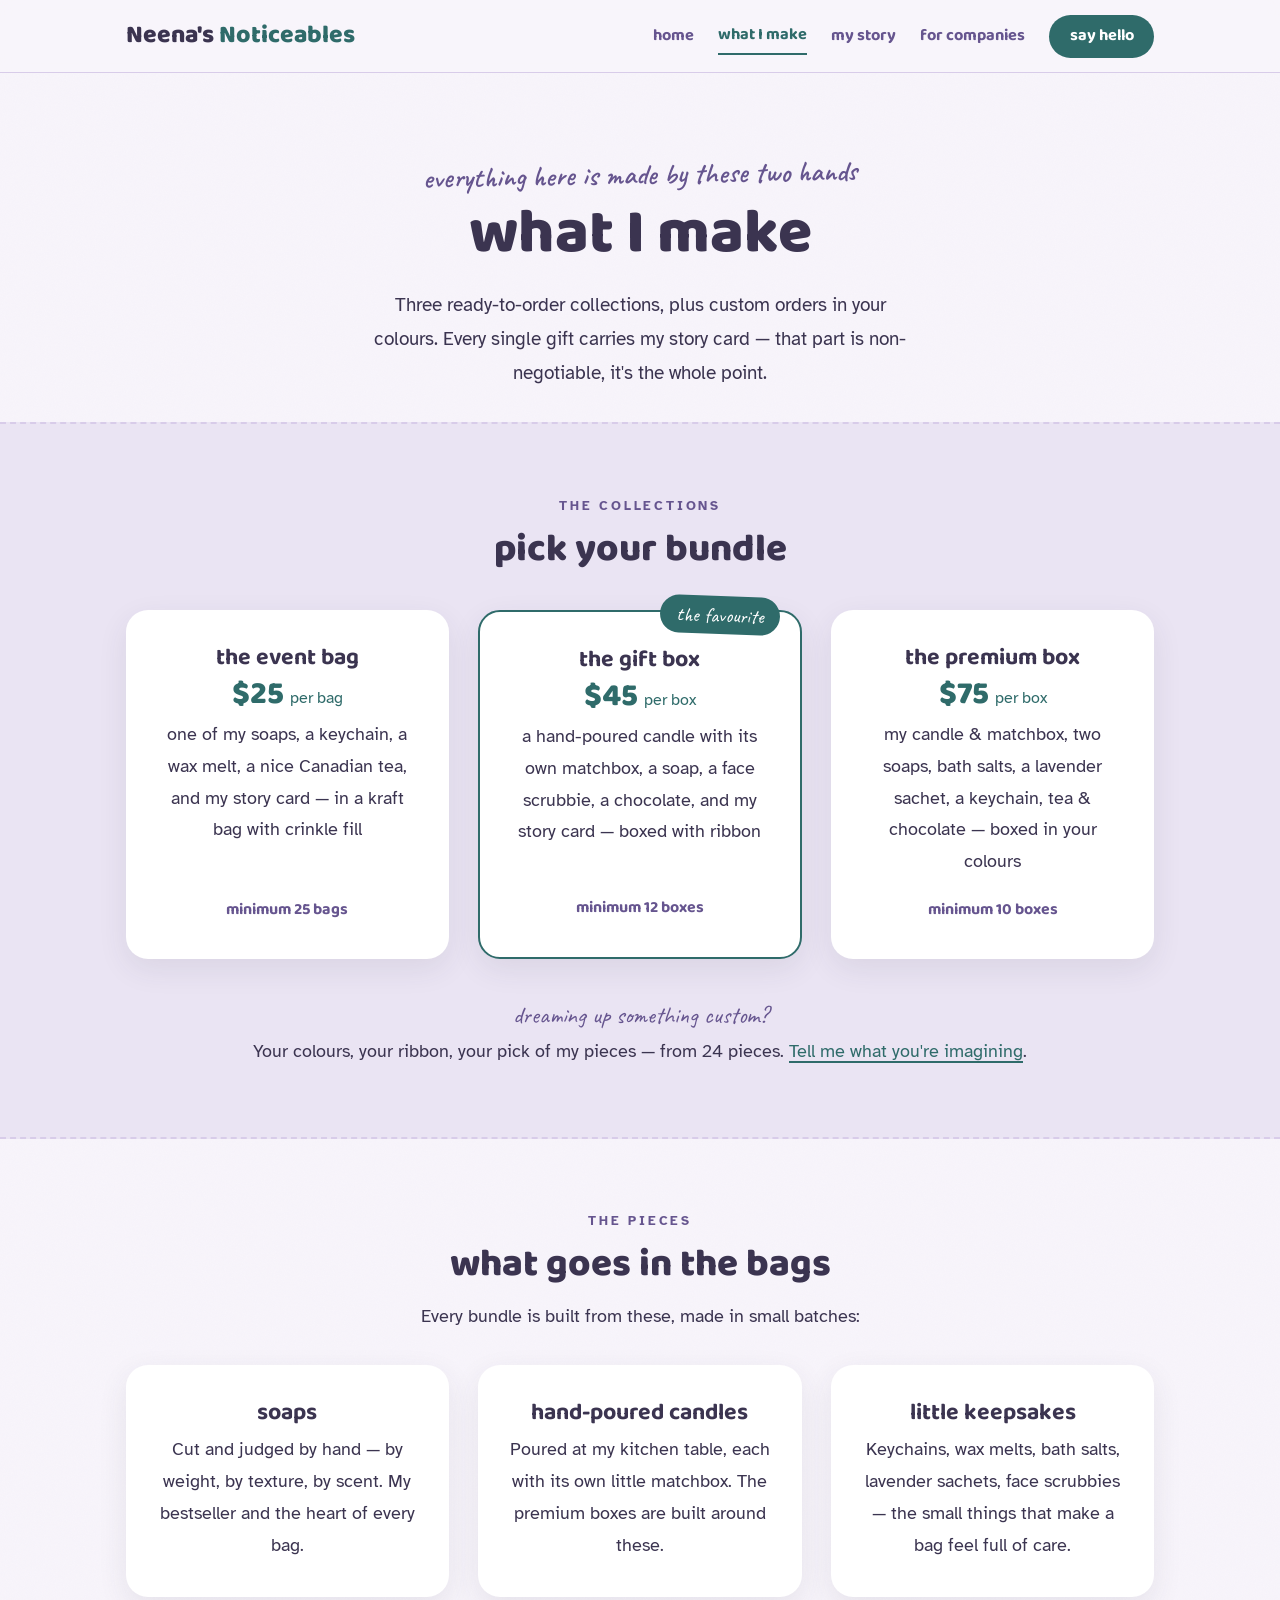
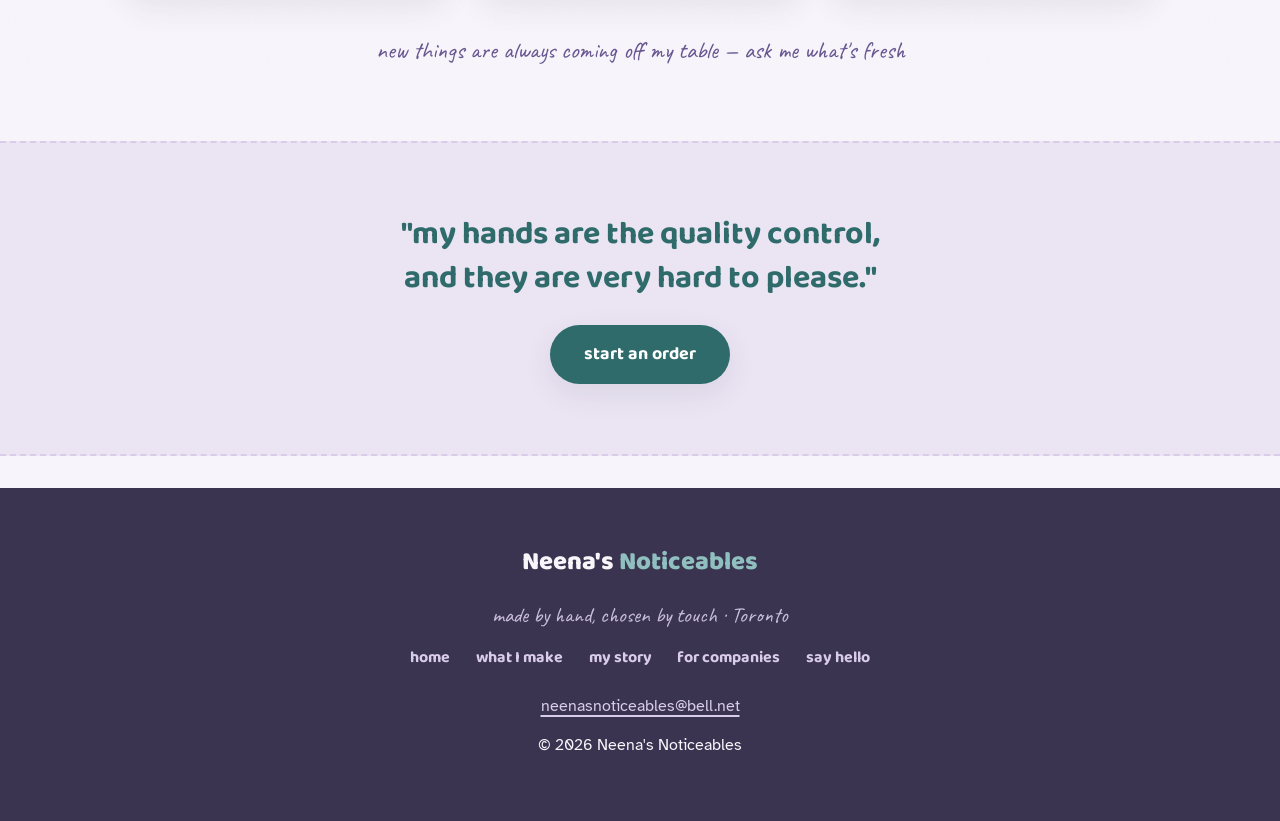
==== collections.html @ 9441d984 "Full site build: 5 pages, shared design system, modern-handcrafted redesign" ====
<!DOCTYPE html>
<html lang="en">
<head>
<meta charset="UTF-8">
<meta name="viewport" content="width=device-width, initial-scale=1.0">
<title>What I make — Neena's Noticeables</title>
<meta name="description" content="Gift bags, gift boxes and custom collections handmade by Neena in Toronto: soaps, candles, wax melts, keychains and more.">
<link rel="preconnect" href="https://fonts.googleapis.com">
<link rel="preconnect" href="https://fonts.gstatic.com" crossorigin>
<link href="https://fonts.googleapis.com/css2?family=Baloo+2:wght@500;600;700;800&family=Caveat:wght@600;700&family=Atkinson+Hyperlegible:ital,wght@0,400;0,700;1,400&display=swap" rel="stylesheet">
<link rel="stylesheet" href="styles.css">
</head>
<body>
<a class="skip-link" href="#main">Skip to main content</a>
<header class="site">
  <div class="bar">
    <a class="logo" href="/">Neena's <span>Noticeables</span></a>
    <nav class="main" aria-label="Main navigation">
      <a href="/">home</a>
      <a href="/collections.html" aria-current="page">what I make</a>
      <a href="/story.html">my story</a>
      <a href="/companies.html">for companies</a>
      <a class="cta" href="/contact.html">say hello</a>
    </nav>
  </div>
</header>
<main id="main">

<section class="hero" style="padding-bottom:2rem;">
  <div class="wrap center">
    <p class="hello hand" style="font-size:1.8rem;color:var(--plum);">everything here is made by these two hands</p>
    <h1>what I make</h1>
    <p class="lede narrow" style="margin:1.2rem auto 0;">Three ready-to-order collections, plus custom orders in your colours. Every single gift carries my story card — that part is non-negotiable, it's the whole point.</p>
  </div>
</section>

<section class="band">
  <div class="wrap center">
    <span class="eyebrow">the collections</span>
    <h2>pick your bundle</h2>
    <div class="cards">
      <article class="card">
        <h3>the event bag</h3>
        <p class="price">$25 <small style="font-size:1rem;font-family:'Atkinson Hyperlegible',sans-serif;font-weight:400;">per bag</small></p>
        <p>one of my soaps, a keychain, a wax melt, a nice Canadian tea, and my story card — in a kraft bag with crinkle fill</p>
        <p class="min">minimum 25 bags</p>
      </article>
      <article class="card featured">
        <h3>the gift box</h3>
        <p class="price">$45 <small style="font-size:1rem;font-family:'Atkinson Hyperlegible',sans-serif;font-weight:400;">per box</small></p>
        <p>a hand-poured candle with its own matchbox, a soap, a face scrubbie, a chocolate, and my story card — boxed with ribbon</p>
        <p class="min">minimum 12 boxes</p>
      </article>
      <article class="card">
        <h3>the premium box</h3>
        <p class="price">$75 <small style="font-size:1rem;font-family:'Atkinson Hyperlegible',sans-serif;font-weight:400;">per box</small></p>
        <p>my candle &amp; matchbox, two soaps, bath salts, a lavender sachet, a keychain, tea &amp; chocolate — boxed in your colours</p>
        <p class="min">minimum 10 boxes</p>
      </article>
    </div>
    <p style="margin-top:2.2rem;font-size:1.1rem;"><span class="hand" style="font-size:1.5rem;color:var(--plum);">dreaming up something custom?</span><br>Your colours, your ribbon, your pick of my pieces — from 24 pieces. <a href="/contact.html">Tell me what you're imagining</a>.</p>
  </div>
</section>

<section>
  <div class="wrap center">
    <span class="eyebrow">the pieces</span>
    <h2>what goes in the bags</h2>
    <p class="narrow">Every bundle is built from these, made in small batches:</p>
    <div class="cards" style="margin-top:2rem;">
      <div class="card"><h3>soaps</h3><p>Cut and judged by hand — by weight, by texture, by scent. My bestseller and the heart of every bag.</p></div>
      <div class="card"><h3>hand-poured candles</h3><p>Poured at my kitchen table, each with its own little matchbox. The premium boxes are built around these.</p></div>
      <div class="card"><h3>little keepsakes</h3><p>Keychains, wax melts, bath salts, lavender sachets, face scrubbies — the small things that make a bag feel full of care.</p></div>
    </div>
    <p style="margin-top:2rem;" class="hand center"><span style="font-size:1.5rem;color:var(--plum);">new things are always coming off my table — ask me what's fresh</span></p>
  </div>
</section>

<section class="band">
  <div class="wrap center">
    <p class="bigquote">"my hands are the quality control,<br>and they are very hard to please."</p>
    <p style="margin-top:1.6rem;"><a class="btn" href="/contact.html">start an order</a></p>
  </div>
</section>

</main>
<footer class="site-footer">
  <div class="wrap">
    <p style="font-family:'Baloo 2',cursive;font-weight:800;font-size:1.6rem;">Neena's <span style="color:#8FBFBE;">Noticeables</span></p>
    <p class="hand" style="font-size:1.35rem;color:#C9BEDD;">made by hand, chosen by touch · Toronto</p>
    <nav aria-label="Footer"><a href="/">home</a><a href="/collections.html">what I make</a><a href="/story.html">my story</a><a href="/companies.html">for companies</a><a href="/contact.html">say hello</a></nav>
    <p><a href="mailto:neenasnoticeables@bell.net">neenasnoticeables@bell.net</a></p>
    <p>&copy; 2026 Neena's Noticeables</p>
  </div>
</footer>
</body>
</html>
---- styles.css ----
:root{--paper:#F8F5FB;--lavender:#EAE4F3;--lavender-deep:#D8CCE9;--ink:#3B3450;--teal:#2F6B6A;--teal-dark:#245453;--plum:#66558F;--white:#FFFFFF;--shadow:0 10px 30px rgba(59,52,80,0.09);}
*{margin:0;padding:0;box-sizing:border-box;}
html{scroll-behavior:smooth;}
body{background-color:var(--paper);background-image:url("data:image/svg+xml,%3Csvg xmlns='http://www.w3.org/2000/svg' width='240' height='240'%3E%3Cfilter id='n'%3E%3CfeTurbulence type='fractalNoise' baseFrequency='0.9' numOctaves='2'/%3E%3CfeColorMatrix values='0 0 0 0 0.42 0 0 0 0 0.37 0 0 0 0 0.56 0 0 0 0.03 0'/%3E%3C/filter%3E%3Crect width='240' height='240' filter='url(%23n)'/%3E%3C/svg%3E");color:var(--ink);font-family:'Atkinson Hyperlegible',Arial,sans-serif;font-size:1.14rem;line-height:1.75;overflow-x:hidden;}
h1,h2,h3{font-family:'Baloo 2',cursive;line-height:1.12;font-weight:800;color:var(--ink);}
h1{font-size:clamp(2.5rem,5.5vw,3.9rem);}
h2{font-size:clamp(1.8rem,3.6vw,2.4rem);margin-bottom:0.9rem;}
h3{font-size:1.45rem;font-weight:700;}
.hand{font-family:'Caveat',cursive;}
a{color:var(--teal);text-decoration-thickness:1.5px;text-underline-offset:4px;}
a:focus,button:focus,input:focus,textarea:focus,select:focus{outline:3px solid var(--teal);outline-offset:3px;}
.skip-link{position:absolute;left:-9999px;top:0;background:var(--ink);color:var(--paper);padding:0.8rem 1.4rem;z-index:200;font-weight:700;text-decoration:none;}
.skip-link:focus{left:0.5rem;top:0.5rem;}
.wrap{max-width:1080px;margin:0 auto;padding:0 1.6rem;}
.center{text-align:center;}
.narrow{max-width:640px;margin-left:auto;margin-right:auto;}
.eyebrow{display:block;text-transform:uppercase;letter-spacing:0.22em;font-size:0.8rem;font-weight:700;color:var(--plum);margin-bottom:0.7rem;}

header.site{position:sticky;top:0;z-index:100;background:rgba(248,245,251,0.85);backdrop-filter:blur(10px);-webkit-backdrop-filter:blur(10px);border-bottom:1px solid var(--lavender-deep);}
header.site .bar{max-width:1080px;margin:0 auto;padding:0.9rem 1.6rem;display:flex;align-items:center;justify-content:space-between;gap:1rem;flex-wrap:wrap;}
.logo{font-family:'Baloo 2',cursive;font-size:1.55rem;font-weight:800;color:var(--ink);text-decoration:none;}
.logo span{color:var(--teal);}
nav.main{display:flex;gap:1.5rem;flex-wrap:wrap;align-items:center;}
nav.main a{font-family:'Baloo 2',cursive;font-size:1.02rem;font-weight:700;color:var(--plum);text-decoration:none;padding:0.2rem 0;}
nav.main a:hover{color:var(--teal);text-decoration:underline;text-decoration-style:wavy;text-decoration-thickness:1.5px;text-underline-offset:6px;}
nav.main a[aria-current="page"]{color:var(--teal);border-bottom:2.5px solid var(--teal);}
nav.main a.cta{background:var(--teal);color:#fff;padding:0.45rem 1.3rem;border-radius:100px;border-bottom:none;}
nav.main a.cta:hover{background:var(--teal-dark);text-decoration:none;}

.btn{display:inline-block;font-family:'Baloo 2',cursive;font-size:1.12rem;font-weight:700;background:var(--teal);color:#fff;text-decoration:none;border:none;cursor:pointer;padding:0.85rem 2.1rem;border-radius:100px;box-shadow:var(--shadow);transition:transform .15s,background .15s;}
.btn:hover{background:var(--teal-dark);transform:translateY(-2px);}
.btn.ghost{background:transparent;color:var(--plum);border:2.5px solid var(--plum);border-radius:255px 18px 225px 18px/18px 225px 18px 255px;box-shadow:none;transform:rotate(-0.6deg);}
.btn.ghost:hover{background:var(--plum);color:#fff;}

section{padding:4.4rem 0;}
.hero{padding:4.8rem 0 4rem;position:relative;}
.hero .grid2{display:grid;grid-template-columns:1.15fr 0.85fr;gap:3rem;align-items:center;}
.hero .hello{font-family:'Caveat',cursive;font-size:clamp(1.6rem,3vw,2.1rem);font-weight:600;color:var(--plum);display:inline-block;transform:rotate(-1deg);}
.hero h1 span{color:var(--teal);}
.hero p.lede{font-size:1.2rem;margin:1.2rem 0 2rem;max-width:540px;}
.blob{position:relative;}
.blob::before{content:"";position:absolute;inset:-8%;background:radial-gradient(closest-side,var(--lavender) 0%,transparent 100%);border-radius:48% 52% 55% 45%/50% 46% 54% 50%;z-index:0;}
.blob svg{position:relative;z-index:1;width:100%;height:auto;}
.squiggle{display:block;margin:0.4rem 0 0;color:var(--teal);}

.trustline{padding:1.2rem 0 3rem;}
.trustline p{font-family:'Caveat',cursive;font-size:1.45rem;color:var(--plum);text-align:center;}

.cards{display:grid;grid-template-columns:repeat(auto-fit,minmax(255px,1fr));gap:1.8rem;margin-top:2.4rem;}
.card{background:var(--white);border-radius:22px;padding:2.2rem 1.9rem;box-shadow:var(--shadow);display:flex;flex-direction:column;gap:0.5rem;transition:transform .18s;}
.card:hover{transform:translateY(-4px) rotate(-0.4deg);}
.card .price{font-family:'Baloo 2',cursive;font-size:2rem;font-weight:800;color:var(--teal);line-height:1;}
.card .min{font-family:'Baloo 2',cursive;font-size:1rem;font-weight:700;color:var(--plum);margin-top:auto;padding-top:0.6rem;}
.card.featured{border:2.5px solid var(--teal);position:relative;}
.card.featured::after{content:"the favourite";font-family:'Caveat',cursive;font-size:1.25rem;color:#fff;background:var(--teal);padding:0.1rem 1rem;border-radius:100px;position:absolute;top:-16px;right:20px;transform:rotate(2deg);}
.icon-doodle{color:var(--plum);margin-bottom:0.4rem;}

.band{background:var(--lavender);border-top:2.5px dashed var(--lavender-deep);border-bottom:2.5px dashed var(--lavender-deep);}
.bigquote{font-family:'Baloo 2',cursive;font-weight:700;font-size:clamp(1.5rem,3vw,2rem);color:var(--teal);line-height:1.35;max-width:680px;margin:0 auto 1rem;}

.letter-card{background:var(--white);max-width:680px;margin:2.4rem auto 0;padding:2.8rem 2.6rem 2.4rem;text-align:left;border-radius:6px 26px 6px 26px;box-shadow:var(--shadow);position:relative;}
.letter-card::before{content:"";position:absolute;top:-14px;left:50%;transform:translateX(-50%) rotate(-3deg);width:120px;height:30px;background:rgba(216,204,233,0.8);border-left:2px dashed rgba(255,255,255,0.7);border-right:2px dashed rgba(255,255,255,0.7);}
.letter-card p{margin-bottom:1.1rem;}
.signature{font-family:'Caveat',cursive;font-size:2.6rem;color:var(--teal);line-height:1;transform:rotate(-2deg);display:inline-block;}
.sigrole{font-family:'Caveat',cursive;font-size:1.35rem;color:var(--plum);}

.steps{max-width:620px;margin:2.2rem auto 0;text-align:left;}
.step{display:flex;gap:1.3rem;margin-bottom:1.7rem;align-items:baseline;}
.step .num{font-family:'Baloo 2',cursive;font-size:1.8rem;font-weight:800;color:var(--teal);min-width:2.1rem;text-align:center;line-height:1;}
.step p strong{font-family:'Baloo 2',cursive;font-size:1.22rem;font-weight:700;display:block;line-height:1.25;}

form.sheet{max-width:560px;margin:2.2rem auto 0;text-align:left;background:var(--white);padding:2.6rem 2.4rem;border-radius:22px;box-shadow:var(--shadow);}
.field{margin-bottom:1.4rem;}
label{display:block;font-family:'Baloo 2',cursive;font-size:1.08rem;font-weight:700;margin-bottom:0.3rem;}
input,textarea,select{width:100%;padding:0.8rem;font-size:1.08rem;font-family:'Atkinson Hyperlegible',Arial,sans-serif;border:2px solid var(--lavender-deep);border-radius:12px;background:var(--paper);color:var(--ink);}
input:focus,textarea:focus,select:focus{border-color:var(--teal);}
textarea{min-height:120px;}

.faq details{background:var(--white);border-radius:16px;box-shadow:var(--shadow);margin-bottom:1rem;padding:1.1rem 1.5rem;}
.faq summary{font-family:'Baloo 2',cursive;font-weight:700;font-size:1.15rem;cursor:pointer;color:var(--ink);}
.faq details[open] summary{color:var(--teal);margin-bottom:0.5rem;}

footer.site-footer{background:var(--ink);color:var(--paper);padding:3.2rem 0;font-size:1rem;text-align:center;margin-top:2rem;}
footer.site-footer a{color:var(--lavender-deep);}
footer.site-footer p{margin-bottom:0.7rem;}
footer.site-footer nav{display:flex;gap:1.6rem;justify-content:center;flex-wrap:wrap;margin-bottom:1.2rem;}
footer.site-footer nav a{font-family:'Baloo 2',cursive;font-weight:700;text-decoration:none;}
footer.site-footer nav a:hover{text-decoration:underline;}

@media (max-width:820px){.hero .grid2{grid-template-columns:1fr;gap:2rem;}.blob{max-width:420px;margin:0 auto;}}
@media (prefers-reduced-motion:reduce){*{transition:none!important;animation:none!important;}html{scroll-behavior:auto;}}
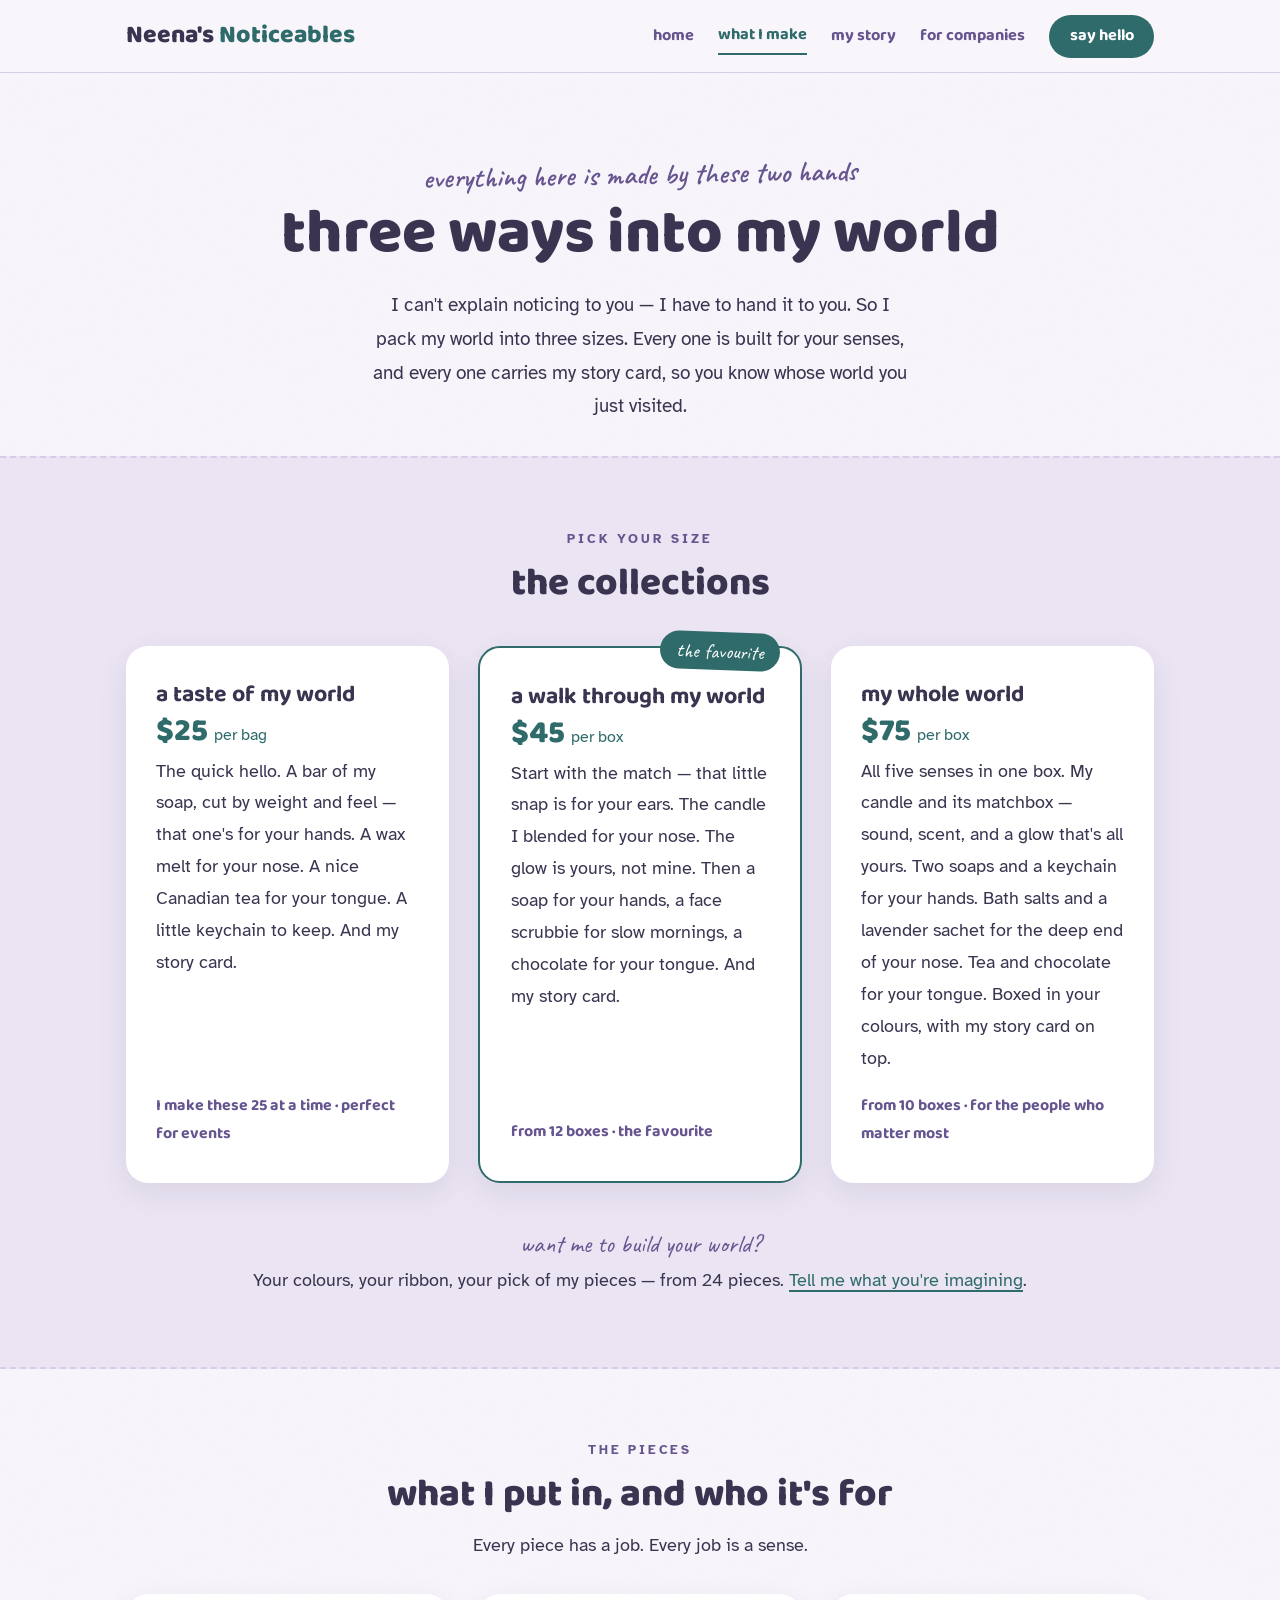
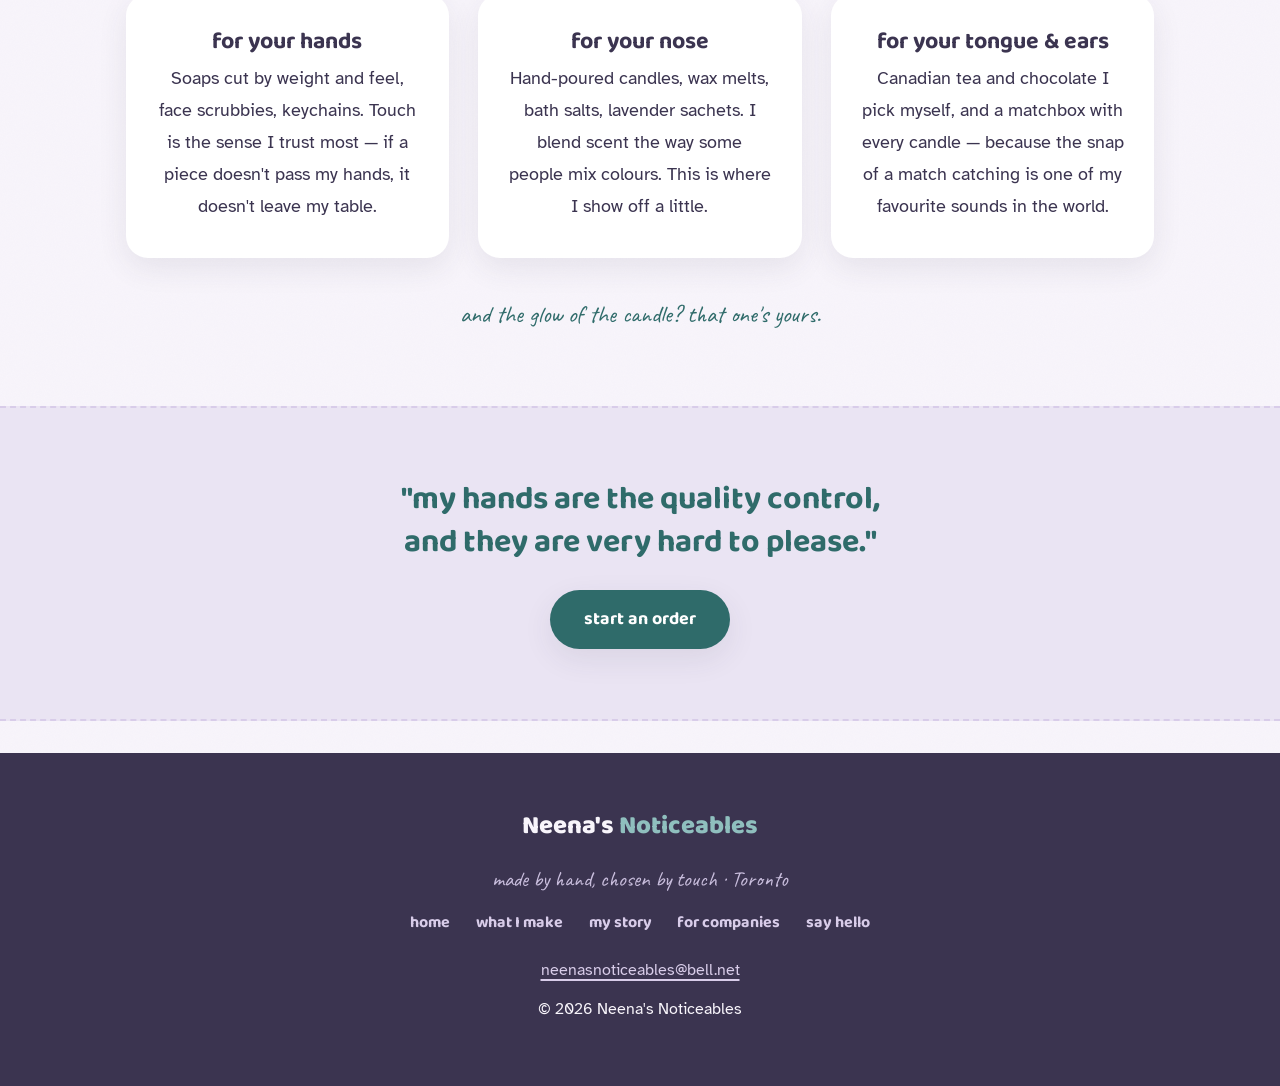
==== commit a27b1e34: "Full cohesion pass: packages renamed and rewritten around the senses, owner-operator voice throughou" ====
--- a/collections.html
+++ b/collections.html
@@ -4,7 +4,7 @@
 <meta charset="UTF-8">
 <meta name="viewport" content="width=device-width, initial-scale=1.0">
 <title>What I make — Neena's Noticeables</title>
-<meta name="description" content="Gift bags, gift boxes and custom collections handmade by Neena in Toronto: soaps, candles, wax melts, keychains and more.">
+<meta name="description" content="Three ways into Neena's world: handmade five-senses gift experiences from $25, made by a blind maker in Toronto.">
 <link rel="preconnect" href="https://fonts.googleapis.com">
 <link rel="preconnect" href="https://fonts.gstatic.com" crossorigin>
 <link href="https://fonts.googleapis.com/css2?family=Baloo+2:wght@500;600;700;800&family=Caveat:wght@600;700&family=Atkinson+Hyperlegible:ital,wght@0,400;0,700;1,400&display=swap" rel="stylesheet">
@@ -29,50 +29,49 @@
 <section class="hero" style="padding-bottom:2rem;">
   <div class="wrap center">
     <p class="hello hand" style="font-size:1.8rem;color:var(--plum);">everything here is made by these two hands</p>
-    <h1>what I make</h1>
-    <p class="lede narrow" style="margin:1.2rem auto 0;">Three ready-to-order collections, plus custom orders in your colours. Every single gift carries my story card — that part is non-negotiable, it's the whole point.</p>
+    <h1>three ways into my world</h1>
+    <p class="lede narrow" style="margin:1.2rem auto 0;">I can't explain noticing to you — I have to hand it to you. So I pack my world into three sizes. Every one is built for your senses, and every one carries my story card, so you know whose world you just visited.</p>
   </div>
 </section>
 
 <section class="band">
-  <div class="wrap center">
-    <span class="eyebrow">the collections</span>
-    <h2>pick your bundle</h2>
-    <div class="cards">
+  <div class="wrap">
+    <div class="center"><span class="eyebrow">pick your size</span><h2>the collections</h2></div>
+    <div class="cards" style="margin-top:2.6rem;">
       <article class="card">
-        <h3>the event bag</h3>
+        <h3>a taste of my world</h3>
         <p class="price">$25 <small style="font-size:1rem;font-family:'Atkinson Hyperlegible',sans-serif;font-weight:400;">per bag</small></p>
-        <p>one of my soaps, a keychain, a wax melt, a nice Canadian tea, and my story card — in a kraft bag with crinkle fill</p>
-        <p class="min">minimum 25 bags</p>
+        <p>The quick hello. A bar of my soap, cut by weight and feel — that one's for your hands. A wax melt for your nose. A nice Canadian tea for your tongue. A little keychain to keep. And my story card.</p>
+        <p class="min">I make these 25 at a time · perfect for events</p>
       </article>
       <article class="card featured">
-        <h3>the gift box</h3>
+        <h3>a walk through my world</h3>
         <p class="price">$45 <small style="font-size:1rem;font-family:'Atkinson Hyperlegible',sans-serif;font-weight:400;">per box</small></p>
-        <p>a hand-poured candle with its own matchbox, a soap, a face scrubbie, a chocolate, and my story card — boxed with ribbon</p>
-        <p class="min">minimum 12 boxes</p>
+        <p>Start with the match — that little snap is for your ears. The candle I blended for your nose. The glow is yours, not mine. Then a soap for your hands, a face scrubbie for slow mornings, a chocolate for your tongue. And my story card.</p>
+        <p class="min">from 12 boxes · the favourite</p>
       </article>
       <article class="card">
-        <h3>the premium box</h3>
+        <h3>my whole world</h3>
         <p class="price">$75 <small style="font-size:1rem;font-family:'Atkinson Hyperlegible',sans-serif;font-weight:400;">per box</small></p>
-        <p>my candle &amp; matchbox, two soaps, bath salts, a lavender sachet, a keychain, tea &amp; chocolate — boxed in your colours</p>
-        <p class="min">minimum 10 boxes</p>
+        <p>All five senses in one box. My candle and its matchbox — sound, scent, and a glow that's all yours. Two soaps and a keychain for your hands. Bath salts and a lavender sachet for the deep end of your nose. Tea and chocolate for your tongue. Boxed in your colours, with my story card on top.</p>
+        <p class="min">from 10 boxes · for the people who matter most</p>
       </article>
     </div>
-    <p style="margin-top:2.2rem;font-size:1.1rem;"><span class="hand" style="font-size:1.5rem;color:var(--plum);">dreaming up something custom?</span><br>Your colours, your ribbon, your pick of my pieces — from 24 pieces. <a href="/contact.html">Tell me what you're imagining</a>.</p>
+    <p class="center" style="margin-top:2.4rem;font-size:1.12rem;"><span class="hand" style="font-size:1.55rem;color:var(--plum);">want me to build your world?</span><br>Your colours, your ribbon, your pick of my pieces — from 24 pieces. <a href="/contact.html">Tell me what you're imagining</a>.</p>
   </div>
 </section>
 
 <section>
   <div class="wrap center">
     <span class="eyebrow">the pieces</span>
-    <h2>what goes in the bags</h2>
-    <p class="narrow">Every bundle is built from these, made in small batches:</p>
+    <h2>what I put in, and who it's for</h2>
+    <p class="narrow">Every piece has a job. Every job is a sense.</p>
     <div class="cards" style="margin-top:2rem;">
-      <div class="card"><h3>soaps</h3><p>Cut and judged by hand — by weight, by texture, by scent. My bestseller and the heart of every bag.</p></div>
-      <div class="card"><h3>hand-poured candles</h3><p>Poured at my kitchen table, each with its own little matchbox. The premium boxes are built around these.</p></div>
-      <div class="card"><h3>little keepsakes</h3><p>Keychains, wax melts, bath salts, lavender sachets, face scrubbies — the small things that make a bag feel full of care.</p></div>
+      <div class="card"><h3>for your hands</h3><p>Soaps cut by weight and feel, face scrubbies, keychains. Touch is the sense I trust most — if a piece doesn't pass my hands, it doesn't leave my table.</p></div>
+      <div class="card"><h3>for your nose</h3><p>Hand-poured candles, wax melts, bath salts, lavender sachets. I blend scent the way some people mix colours. This is where I show off a little.</p></div>
+      <div class="card"><h3>for your tongue &amp; ears</h3><p>Canadian tea and chocolate I pick myself, and a matchbox with every candle — because the snap of a match catching is one of my favourite sounds in the world.</p></div>
     </div>
-    <p style="margin-top:2rem;" class="hand center"><span style="font-size:1.5rem;color:var(--plum);">new things are always coming off my table — ask me what's fresh</span></p>
+    <p style="margin-top:2.2rem;" class="center"><span class="hand" style="font-size:1.5rem;color:var(--teal);">and the glow of the candle? that one's yours.</span></p>
   </div>
 </section>
 
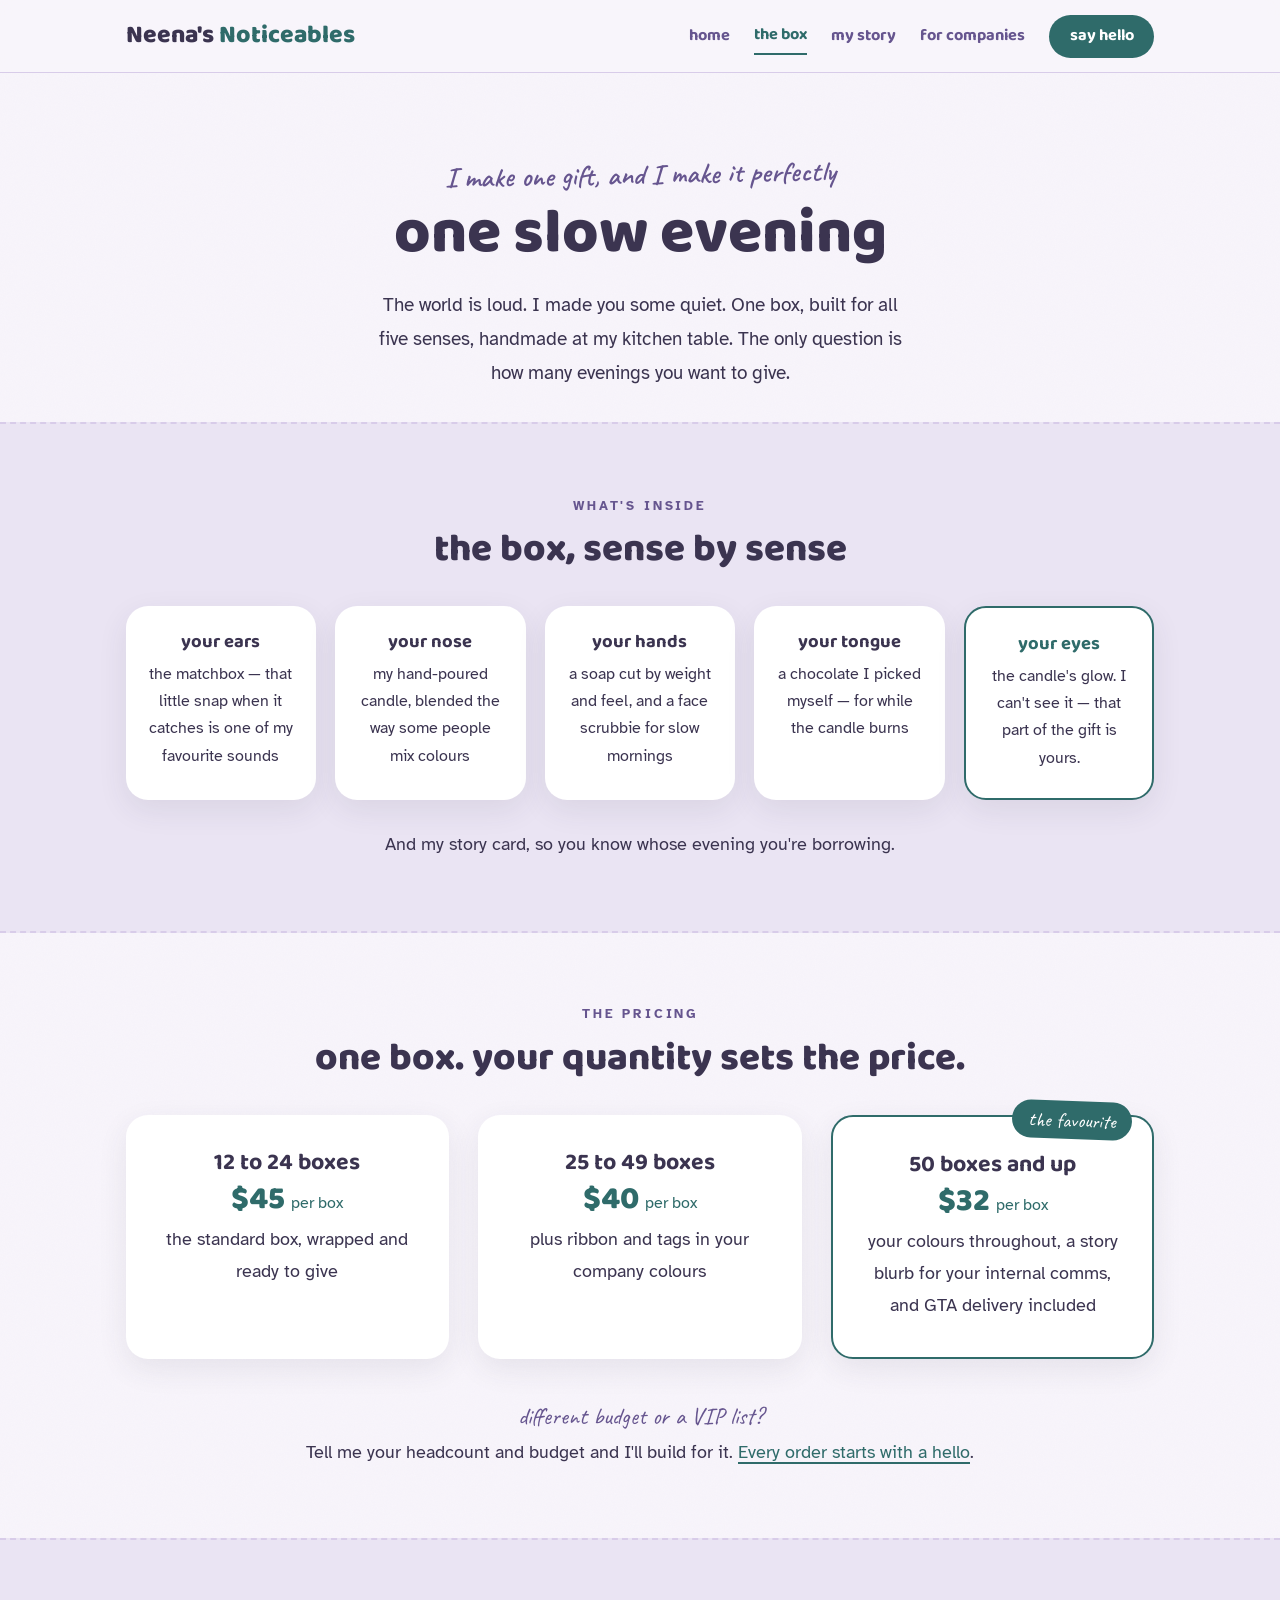
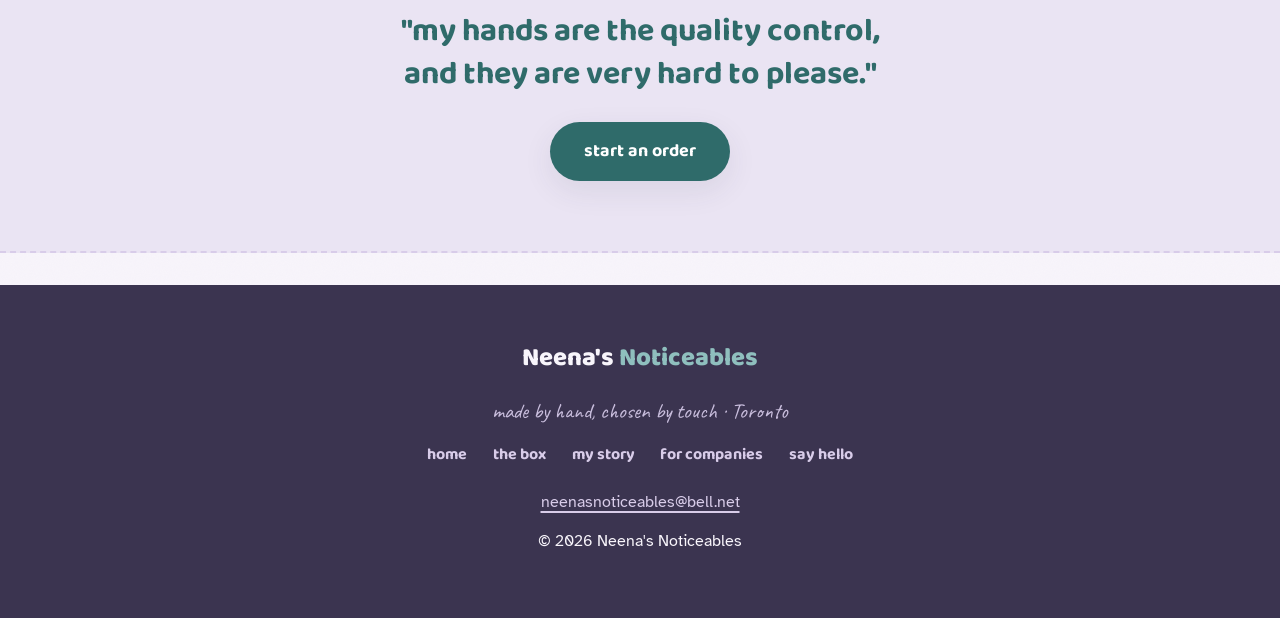
==== commit ef760458: "One product model: one slow evening, quantity pricing 45/40/32" ====
--- a/collections.html
+++ b/collections.html
@@ -3,8 +3,8 @@
 <head>
 <meta charset="UTF-8">
 <meta name="viewport" content="width=device-width, initial-scale=1.0">
-<title>What I make — Neena's Noticeables</title>
-<meta name="description" content="Three ways into Neena's world: handmade five-senses gift experiences from $25, made by a blind maker in Toronto.">
+<title>The box — Neena's Noticeables</title>
+<meta name="description" content="One gift: an evening of quiet, handmade by Neena in Toronto. $45 per box, less as your order grows.">
 <link rel="preconnect" href="https://fonts.googleapis.com">
 <link rel="preconnect" href="https://fonts.gstatic.com" crossorigin>
 <link href="https://fonts.googleapis.com/css2?family=Baloo+2:wght@500;600;700;800&family=Caveat:wght@600;700&family=Atkinson+Hyperlegible:ital,wght@0,400;0,700;1,400&display=swap" rel="stylesheet">
@@ -17,7 +17,7 @@
     <a class="logo" href="/">Neena's <span>Noticeables</span></a>
     <nav class="main" aria-label="Main navigation">
       <a href="/">home</a>
-      <a href="/collections.html" aria-current="page">what I make</a>
+      <a href="/collections.html" aria-current="page">the box</a>
       <a href="/story.html">my story</a>
       <a href="/companies.html">for companies</a>
       <a class="cta" href="/contact.html">say hello</a>
@@ -28,50 +28,49 @@
 
 <section class="hero" style="padding-bottom:2rem;">
   <div class="wrap center">
-    <p class="hello hand" style="font-size:1.8rem;color:var(--plum);">everything here is made by these two hands</p>
-    <h1>three ways into my world</h1>
-    <p class="lede narrow" style="margin:1.2rem auto 0;">I can't explain noticing to you — I have to hand it to you. So I pack my world into three sizes. Every one is built for your senses, and every one carries my story card, so you know whose world you just visited.</p>
+    <p class="hello hand" style="font-size:1.8rem;color:var(--plum);">I make one gift, and I make it perfectly</p>
+    <h1>one slow evening</h1>
+    <p class="lede narrow" style="margin:1.2rem auto 0;">The world is loud. I made you some quiet. One box, built for all five senses, handmade at my kitchen table. The only question is how many evenings you want to give.</p>
   </div>
 </section>
 
 <section class="band">
-  <div class="wrap">
-    <div class="center"><span class="eyebrow">pick your size</span><h2>the collections</h2></div>
-    <div class="cards" style="margin-top:2.6rem;">
-      <article class="card">
-        <h3>a taste of my world</h3>
-        <p class="price">$25 <small style="font-size:1rem;font-family:'Atkinson Hyperlegible',sans-serif;font-weight:400;">per bag</small></p>
-        <p>The quick hello. A bar of my soap, cut by weight and feel — that one's for your hands. A wax melt for your nose. A nice Canadian tea for your tongue. A little keychain to keep. And my story card.</p>
-        <p class="min">I make these 25 at a time · perfect for events</p>
-      </article>
-      <article class="card featured">
-        <h3>a walk through my world</h3>
-        <p class="price">$45 <small style="font-size:1rem;font-family:'Atkinson Hyperlegible',sans-serif;font-weight:400;">per box</small></p>
-        <p>Start with the match — that little snap is for your ears. The candle I blended for your nose. The glow is yours, not mine. Then a soap for your hands, a face scrubbie for slow mornings, a chocolate for your tongue. And my story card.</p>
-        <p class="min">from 12 boxes · the favourite</p>
-      </article>
-      <article class="card">
-        <h3>my whole world</h3>
-        <p class="price">$75 <small style="font-size:1rem;font-family:'Atkinson Hyperlegible',sans-serif;font-weight:400;">per box</small></p>
-        <p>All five senses in one box. My candle and its matchbox — sound, scent, and a glow that's all yours. Two soaps and a keychain for your hands. Bath salts and a lavender sachet for the deep end of your nose. Tea and chocolate for your tongue. Boxed in your colours, with my story card on top.</p>
-        <p class="min">from 10 boxes · for the people who matter most</p>
-      </article>
+  <div class="wrap center">
+    <span class="eyebrow">what's inside</span>
+    <h2>the box, sense by sense</h2>
+    <div class="cards" style="grid-template-columns:repeat(auto-fit,minmax(168px,1fr));gap:1.2rem;margin-top:2.2rem;">
+      <div class="card" style="padding:1.6rem 1.3rem;"><h3 style="font-size:1.15rem;">your ears</h3><p style="font-size:0.98rem;">the matchbox — that little snap when it catches is one of my favourite sounds</p></div>
+      <div class="card" style="padding:1.6rem 1.3rem;"><h3 style="font-size:1.15rem;">your nose</h3><p style="font-size:0.98rem;">my hand-poured candle, blended the way some people mix colours</p></div>
+      <div class="card" style="padding:1.6rem 1.3rem;"><h3 style="font-size:1.15rem;">your hands</h3><p style="font-size:0.98rem;">a soap cut by weight and feel, and a face scrubbie for slow mornings</p></div>
+      <div class="card" style="padding:1.6rem 1.3rem;"><h3 style="font-size:1.15rem;">your tongue</h3><p style="font-size:0.98rem;">a chocolate I picked myself — for while the candle burns</p></div>
+      <div class="card" style="padding:1.6rem 1.3rem;border:2.5px solid var(--teal);"><h3 style="font-size:1.15rem;color:var(--teal);">your eyes</h3><p style="font-size:0.98rem;">the candle's glow. I can't see it — that part of the gift is yours.</p></div>
     </div>
-    <p class="center" style="margin-top:2.4rem;font-size:1.12rem;"><span class="hand" style="font-size:1.55rem;color:var(--plum);">want me to build your world?</span><br>Your colours, your ribbon, your pick of my pieces — from 24 pieces. <a href="/contact.html">Tell me what you're imagining</a>.</p>
+    <p style="margin-top:1.8rem;">And my story card, so you know whose evening you're borrowing.</p>
   </div>
 </section>
 
 <section>
   <div class="wrap center">
-    <span class="eyebrow">the pieces</span>
-    <h2>what I put in, and who it's for</h2>
-    <p class="narrow">Every piece has a job. Every job is a sense.</p>
-    <div class="cards" style="margin-top:2rem;">
-      <div class="card"><h3>for your hands</h3><p>Soaps cut by weight and feel, face scrubbies, keychains. Touch is the sense I trust most — if a piece doesn't pass my hands, it doesn't leave my table.</p></div>
-      <div class="card"><h3>for your nose</h3><p>Hand-poured candles, wax melts, bath salts, lavender sachets. I blend scent the way some people mix colours. This is where I show off a little.</p></div>
-      <div class="card"><h3>for your tongue &amp; ears</h3><p>Canadian tea and chocolate I pick myself, and a matchbox with every candle — because the snap of a match catching is one of my favourite sounds in the world.</p></div>
+    <span class="eyebrow">the pricing</span>
+    <h2>one box. your quantity sets the price.</h2>
+    <div class="cards" style="margin-top:2.2rem;">
+      <article class="card">
+        <h3>12 to 24 boxes</h3>
+        <p class="price">$45 <small style="font-size:1rem;font-family:'Atkinson Hyperlegible',sans-serif;font-weight:400;">per box</small></p>
+        <p>the standard box, wrapped and ready to give</p>
+      </article>
+      <article class="card">
+        <h3>25 to 49 boxes</h3>
+        <p class="price">$40 <small style="font-size:1rem;font-family:'Atkinson Hyperlegible',sans-serif;font-weight:400;">per box</small></p>
+        <p>plus ribbon and tags in your company colours</p>
+      </article>
+      <article class="card featured">
+        <h3>50 boxes and up</h3>
+        <p class="price">$32 <small style="font-size:1rem;font-family:'Atkinson Hyperlegible',sans-serif;font-weight:400;">per box</small></p>
+        <p>your colours throughout, a story blurb for your internal comms, and GTA delivery included</p>
+      </article>
     </div>
-    <p style="margin-top:2.2rem;" class="center"><span class="hand" style="font-size:1.5rem;color:var(--teal);">and the glow of the candle? that one's yours.</span></p>
+    <p style="margin-top:2.2rem;font-size:1.1rem;"><span class="hand" style="font-size:1.5rem;color:var(--plum);">different budget or a VIP list?</span><br>Tell me your headcount and budget and I'll build for it. <a href="/contact.html">Every order starts with a hello</a>.</p>
   </div>
 </section>
 
@@ -87,7 +86,7 @@
   <div class="wrap">
     <p style="font-family:'Baloo 2',cursive;font-weight:800;font-size:1.6rem;">Neena's <span style="color:#8FBFBE;">Noticeables</span></p>
     <p class="hand" style="font-size:1.35rem;color:#C9BEDD;">made by hand, chosen by touch · Toronto</p>
-    <nav aria-label="Footer"><a href="/">home</a><a href="/collections.html">what I make</a><a href="/story.html">my story</a><a href="/companies.html">for companies</a><a href="/contact.html">say hello</a></nav>
+    <nav aria-label="Footer"><a href="/">home</a><a href="/collections.html">the box</a><a href="/story.html">my story</a><a href="/companies.html">for companies</a><a href="/contact.html">say hello</a></nav>
     <p><a href="mailto:neenasnoticeables@bell.net">neenasnoticeables@bell.net</a></p>
     <p>&copy; 2026 Neena's Noticeables</p>
   </div>
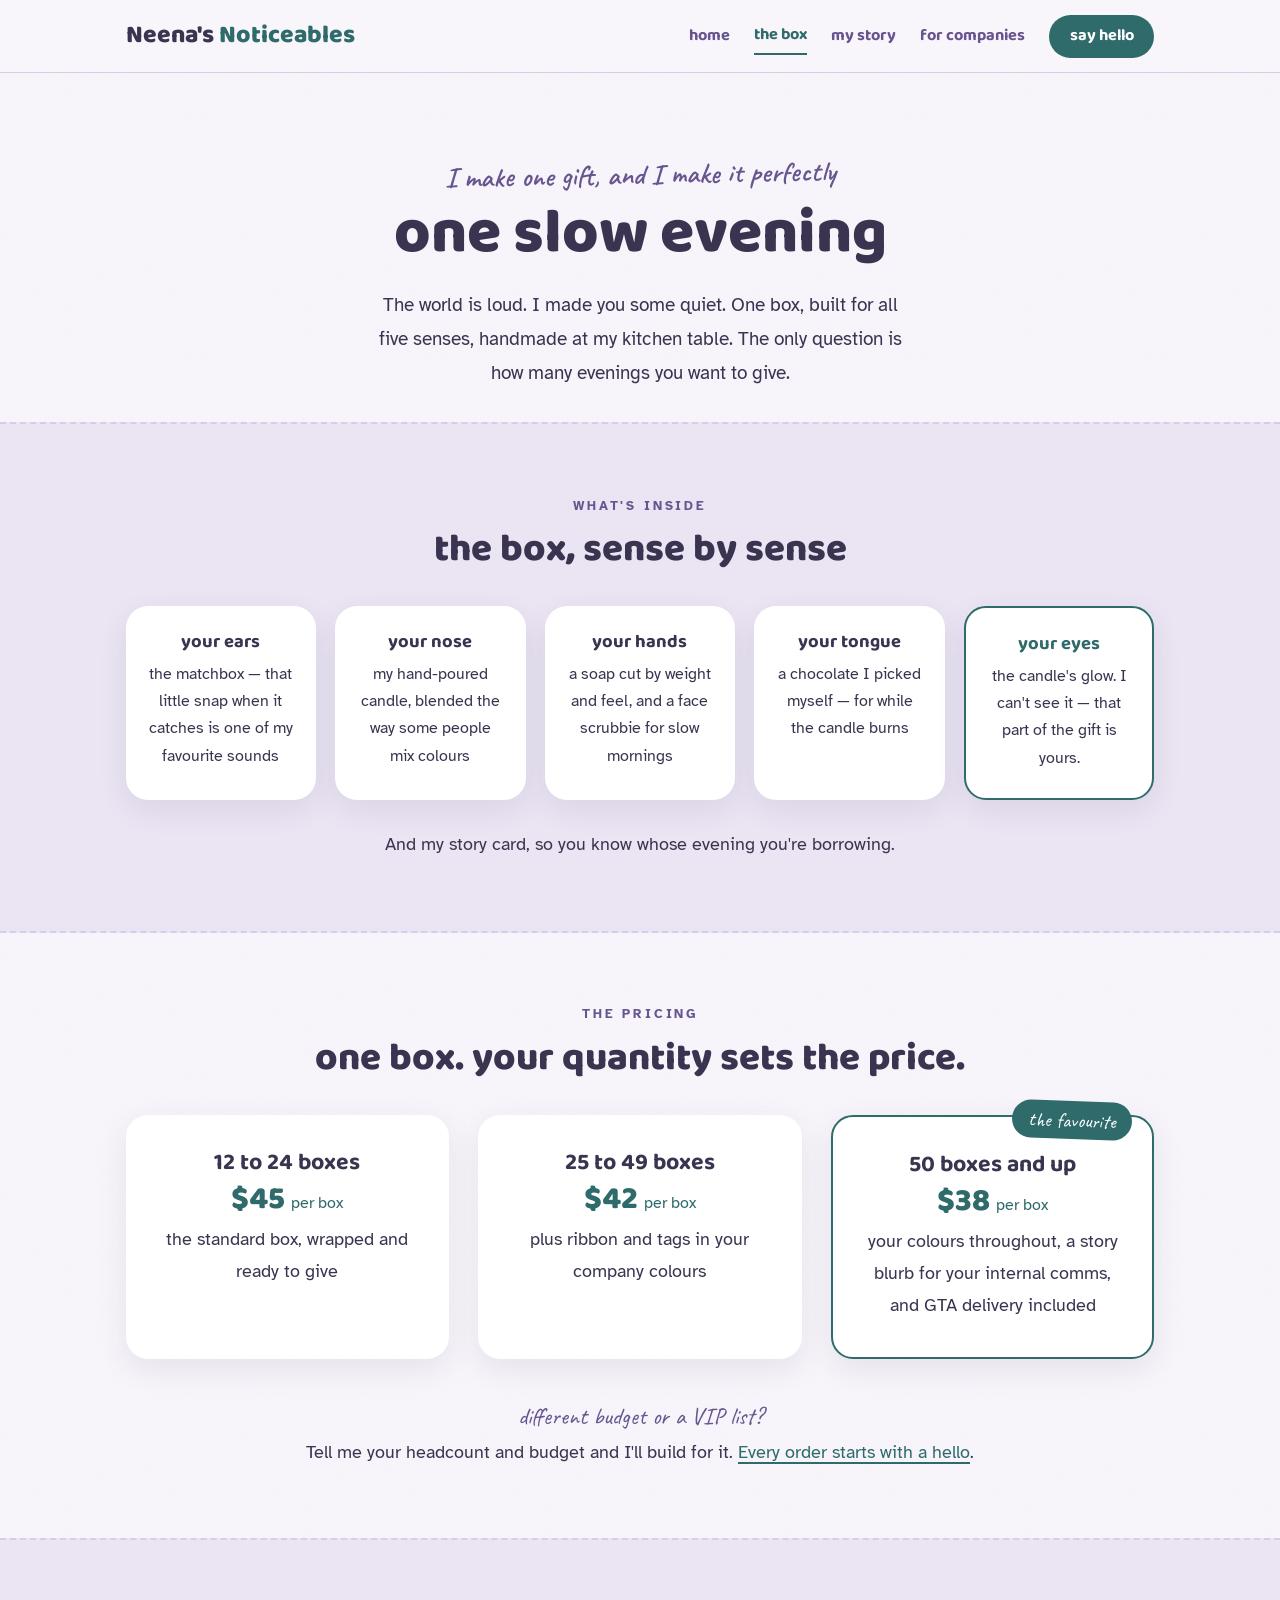
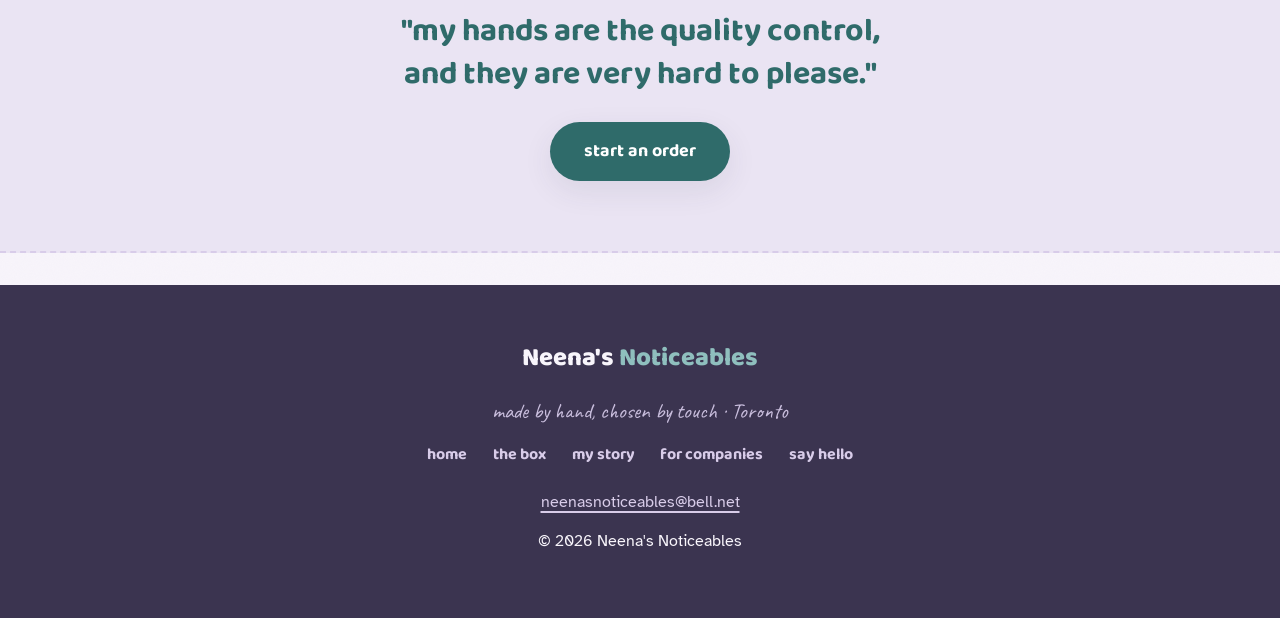
==== commit 826a522d: "Lock pricing 45/42/38, homepage to one-product model" ====
--- a/collections.html
+++ b/collections.html
@@ -61,12 +61,12 @@
       </article>
       <article class="card">
         <h3>25 to 49 boxes</h3>
-        <p class="price">$40 <small style="font-size:1rem;font-family:'Atkinson Hyperlegible',sans-serif;font-weight:400;">per box</small></p>
+        <p class="price">$42 <small style="font-size:1rem;font-family:'Atkinson Hyperlegible',sans-serif;font-weight:400;">per box</small></p>
         <p>plus ribbon and tags in your company colours</p>
       </article>
       <article class="card featured">
         <h3>50 boxes and up</h3>
-        <p class="price">$32 <small style="font-size:1rem;font-family:'Atkinson Hyperlegible',sans-serif;font-weight:400;">per box</small></p>
+        <p class="price">$38 <small style="font-size:1rem;font-family:'Atkinson Hyperlegible',sans-serif;font-weight:400;">per box</small></p>
         <p>your colours throughout, a story blurb for your internal comms, and GTA delivery included</p>
       </article>
     </div>
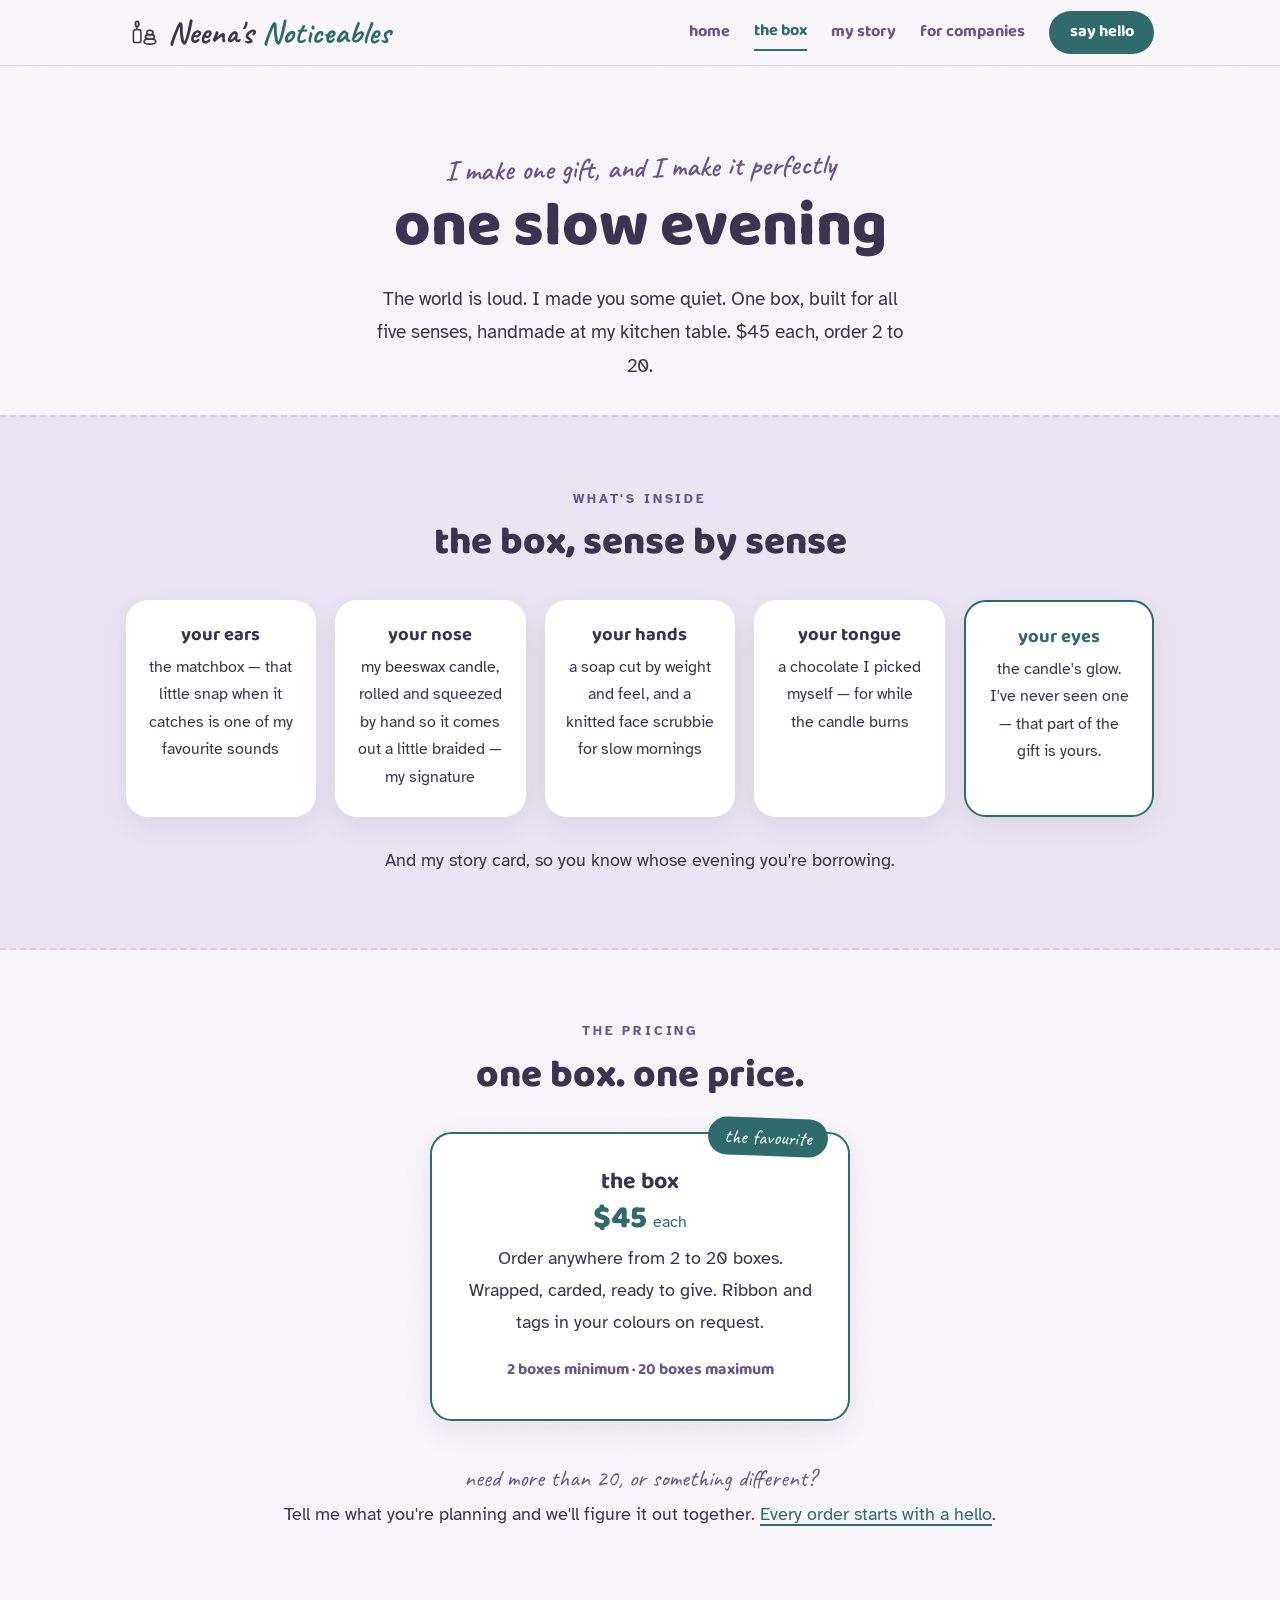
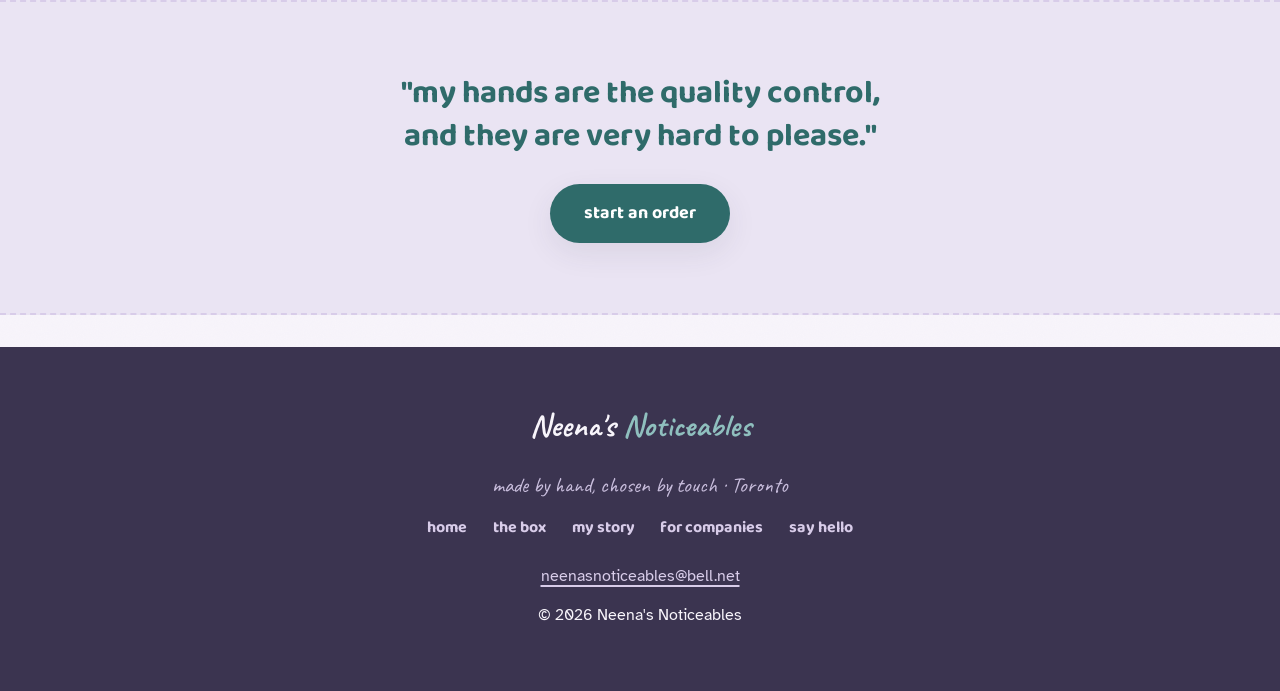
==== commit 3ca1f5d8: "Post-call corrections: flat $45 pricing 2-20 boxes (ODSP), born-blind story, hand-rolled beeswax, Ne" ====
--- a/collections.html
+++ b/collections.html
@@ -4,7 +4,8 @@
 <meta charset="UTF-8">
 <meta name="viewport" content="width=device-width, initial-scale=1.0">
 <title>The box — Neena's Noticeables</title>
-<meta name="description" content="One gift: an evening of quiet, handmade by Neena in Toronto. $45 per box, less as your order grows.">
+<meta name="description" content="One gift: an evening of quiet, handmade by Neena in Toronto. $45 per box, order 2 to 20.">
+<link rel="icon" href="/favicon.svg" type="image/svg+xml">
 <link rel="preconnect" href="https://fonts.googleapis.com">
 <link rel="preconnect" href="https://fonts.gstatic.com" crossorigin>
 <link href="https://fonts.googleapis.com/css2?family=Baloo+2:wght@500;600;700;800&family=Caveat:wght@600;700&family=Atkinson+Hyperlegible:ital,wght@0,400;0,700;1,400&display=swap" rel="stylesheet">
@@ -30,7 +31,7 @@
   <div class="wrap center">
     <p class="hello hand" style="font-size:1.8rem;color:var(--plum);">I make one gift, and I make it perfectly</p>
     <h1>one slow evening</h1>
-    <p class="lede narrow" style="margin:1.2rem auto 0;">The world is loud. I made you some quiet. One box, built for all five senses, handmade at my kitchen table. The only question is how many evenings you want to give.</p>
+    <p class="lede narrow" style="margin:1.2rem auto 0;">The world is loud. I made you some quiet. One box, built for all five senses, handmade at my kitchen table. $45 each, order 2 to 20.</p>
   </div>
 </section>
 
@@ -40,10 +41,10 @@
     <h2>the box, sense by sense</h2>
     <div class="cards" style="grid-template-columns:repeat(auto-fit,minmax(168px,1fr));gap:1.2rem;margin-top:2.2rem;">
       <div class="card" style="padding:1.6rem 1.3rem;"><h3 style="font-size:1.15rem;">your ears</h3><p style="font-size:0.98rem;">the matchbox — that little snap when it catches is one of my favourite sounds</p></div>
-      <div class="card" style="padding:1.6rem 1.3rem;"><h3 style="font-size:1.15rem;">your nose</h3><p style="font-size:0.98rem;">my hand-poured candle, blended the way some people mix colours</p></div>
-      <div class="card" style="padding:1.6rem 1.3rem;"><h3 style="font-size:1.15rem;">your hands</h3><p style="font-size:0.98rem;">a soap cut by weight and feel, and a face scrubbie for slow mornings</p></div>
+      <div class="card" style="padding:1.6rem 1.3rem;"><h3 style="font-size:1.15rem;">your nose</h3><p style="font-size:0.98rem;">my beeswax candle, rolled and squeezed by hand so it comes out a little braided — my signature</p></div>
+      <div class="card" style="padding:1.6rem 1.3rem;"><h3 style="font-size:1.15rem;">your hands</h3><p style="font-size:0.98rem;">a soap cut by weight and feel, and a knitted face scrubbie for slow mornings</p></div>
       <div class="card" style="padding:1.6rem 1.3rem;"><h3 style="font-size:1.15rem;">your tongue</h3><p style="font-size:0.98rem;">a chocolate I picked myself — for while the candle burns</p></div>
-      <div class="card" style="padding:1.6rem 1.3rem;border:2.5px solid var(--teal);"><h3 style="font-size:1.15rem;color:var(--teal);">your eyes</h3><p style="font-size:0.98rem;">the candle's glow. I can't see it — that part of the gift is yours.</p></div>
+      <div class="card" style="padding:1.6rem 1.3rem;border:2.5px solid var(--teal);"><h3 style="font-size:1.15rem;color:var(--teal);">your eyes</h3><p style="font-size:0.98rem;">the candle's glow. I've never seen one — that part of the gift is yours.</p></div>
     </div>
     <p style="margin-top:1.8rem;">And my story card, so you know whose evening you're borrowing.</p>
   </div>
@@ -52,25 +53,16 @@
 <section>
   <div class="wrap center">
     <span class="eyebrow">the pricing</span>
-    <h2>one box. your quantity sets the price.</h2>
-    <div class="cards" style="margin-top:2.2rem;">
-      <article class="card">
-        <h3>12 to 24 boxes</h3>
-        <p class="price">$45 <small style="font-size:1rem;font-family:'Atkinson Hyperlegible',sans-serif;font-weight:400;">per box</small></p>
-        <p>the standard box, wrapped and ready to give</p>
-      </article>
-      <article class="card">
-        <h3>25 to 49 boxes</h3>
-        <p class="price">$42 <small style="font-size:1rem;font-family:'Atkinson Hyperlegible',sans-serif;font-weight:400;">per box</small></p>
-        <p>plus ribbon and tags in your company colours</p>
-      </article>
+    <h2>one box. one price.</h2>
+    <div class="cards" style="grid-template-columns:minmax(260px,420px);justify-content:center;margin-top:2.2rem;">
       <article class="card featured">
-        <h3>50 boxes and up</h3>
-        <p class="price">$38 <small style="font-size:1rem;font-family:'Atkinson Hyperlegible',sans-serif;font-weight:400;">per box</small></p>
-        <p>your colours throughout, a story blurb for your internal comms, and GTA delivery included</p>
+        <h3>the box</h3>
+        <p class="price">$45 <small style="font-size:1rem;font-family:'Atkinson Hyperlegible',sans-serif;font-weight:400;">each</small></p>
+        <p>Order anywhere from 2 to 20 boxes. Wrapped, carded, ready to give. Ribbon and tags in your colours on request.</p>
+        <p class="min">2 boxes minimum · 20 boxes maximum</p>
       </article>
     </div>
-    <p style="margin-top:2.2rem;font-size:1.1rem;"><span class="hand" style="font-size:1.5rem;color:var(--plum);">different budget or a VIP list?</span><br>Tell me your headcount and budget and I'll build for it. <a href="/contact.html">Every order starts with a hello</a>.</p>
+    <p style="margin-top:2.2rem;font-size:1.1rem;"><span class="hand" style="font-size:1.5rem;color:var(--plum);">need more than 20, or something different?</span><br>Tell me what you're planning and we'll figure it out together. <a href="/contact.html">Every order starts with a hello</a>.</p>
   </div>
 </section>
 
@@ -84,7 +76,7 @@
 </main>
 <footer class="site-footer">
   <div class="wrap">
-    <p style="font-family:'Baloo 2',cursive;font-weight:800;font-size:1.6rem;">Neena's <span style="color:#8FBFBE;">Noticeables</span></p>
+    <p style="font-family:'Caveat',cursive;font-weight:700;font-size:2rem;">Neena's <span style="color:#8FBFBE;">Noticeables</span></p>
     <p class="hand" style="font-size:1.35rem;color:#C9BEDD;">made by hand, chosen by touch · Toronto</p>
     <nav aria-label="Footer"><a href="/">home</a><a href="/collections.html">the box</a><a href="/story.html">my story</a><a href="/companies.html">for companies</a><a href="/contact.html">say hello</a></nav>
     <p><a href="mailto:neenasnoticeables@bell.net">neenasnoticeables@bell.net</a></p>
--- a/styles.css
+++ b/styles.css
@@ -17,9 +17,10 @@
 .eyebrow{display:block;text-transform:uppercase;letter-spacing:0.22em;font-size:0.8rem;font-weight:700;color:var(--plum);margin-bottom:0.7rem;}
 
 header.site{position:sticky;top:0;z-index:100;background:rgba(248,245,251,0.85);backdrop-filter:blur(10px);-webkit-backdrop-filter:blur(10px);border-bottom:1px solid var(--lavender-deep);}
-header.site .bar{max-width:1080px;margin:0 auto;padding:0.9rem 1.6rem;display:flex;align-items:center;justify-content:space-between;gap:1rem;flex-wrap:wrap;}
-.logo{font-family:'Baloo 2',cursive;font-size:1.55rem;font-weight:800;color:var(--ink);text-decoration:none;}
+header.site .bar{max-width:1080px;margin:0 auto;padding:0.7rem 1.6rem;display:flex;align-items:center;justify-content:space-between;gap:1rem;flex-wrap:wrap;}
+.logo{font-family:'Caveat',cursive;font-size:2rem;font-weight:700;color:var(--ink);text-decoration:none;display:inline-flex;align-items:center;gap:0.55rem;line-height:1;}
 .logo span{color:var(--teal);}
+.logo::before{content:"";display:inline-block;width:34px;height:34px;background-repeat:no-repeat;background-size:contain;background-image:url("data:image/svg+xml,%3Csvg xmlns='http://www.w3.org/2000/svg' viewBox='0 0 64 64'%3E%3Cg stroke='%233B3450' stroke-width='3' stroke-linecap='round' stroke-linejoin='round'%3E%3Crect x='14' y='26' width='14' height='24' rx='4' fill='%23fff'/%3E%3Cpath d='M21 18 q -2 4 0 7' stroke='%232F6B6A' fill='none'/%3E%3Cellipse cx='21' cy='15' rx='3.4' ry='5' fill='%23F4B860' stroke='%233B3450'/%3E%3Cellipse cx='45' cy='48' rx='11' ry='5' fill='%23fff'/%3E%3Cellipse cx='45' cy='39' rx='8.5' ry='4.5' fill='%23D8CCE9'/%3E%3Cellipse cx='45' cy='31' rx='6' ry='4' fill='%23fff'/%3E%3C/g%3E%3C/svg%3E");}
 nav.main{display:flex;gap:1.5rem;flex-wrap:wrap;align-items:center;}
 nav.main a{font-family:'Baloo 2',cursive;font-size:1.02rem;font-weight:700;color:var(--plum);text-decoration:none;padding:0.2rem 0;}
 nav.main a:hover{color:var(--teal);text-decoration:underline;text-decoration-style:wavy;text-decoration-thickness:1.5px;text-underline-offset:6px;}
@@ -53,10 +54,15 @@
 .card .min{font-family:'Baloo 2',cursive;font-size:1rem;font-weight:700;color:var(--plum);margin-top:auto;padding-top:0.6rem;}
 .card.featured{border:2.5px solid var(--teal);position:relative;}
 .card.featured::after{content:"the favourite";font-family:'Caveat',cursive;font-size:1.25rem;color:#fff;background:var(--teal);padding:0.1rem 1rem;border-radius:100px;position:absolute;top:-16px;right:20px;transform:rotate(2deg);}
-.icon-doodle{color:var(--plum);margin-bottom:0.4rem;}
+.icon-doodle{color:var(--plum);margin:0 auto 0.5rem;display:block;}
 
 .band{background:var(--lavender);border-top:2.5px dashed var(--lavender-deep);border-bottom:2.5px dashed var(--lavender-deep);}
 .bigquote{font-family:'Baloo 2',cursive;font-weight:700;font-size:clamp(1.5rem,3vw,2rem);color:var(--teal);line-height:1.35;max-width:680px;margin:0 auto 1rem;}
+
+.testimonial{max-width:700px;margin:2rem auto 0;background:var(--white);border-radius:22px;box-shadow:var(--shadow);padding:2.4rem 2.6rem;text-align:center;position:relative;}
+.testimonial::before{content:"\201C";font-family:Georgia,serif;font-size:5rem;color:var(--lavender-deep);position:absolute;top:-6px;left:22px;line-height:1;}
+.testimonial p.quote{font-size:1.18rem;font-style:italic;}
+.testimonial p.who{font-family:'Baloo 2',cursive;font-weight:700;color:var(--plum);margin-top:1rem;}
 
 .letter-card{background:var(--white);max-width:680px;margin:2.4rem auto 0;padding:2.8rem 2.6rem 2.4rem;text-align:left;border-radius:6px 26px 6px 26px;box-shadow:var(--shadow);position:relative;}
 .letter-card::before{content:"";position:absolute;top:-14px;left:50%;transform:translateX(-50%) rotate(-3deg);width:120px;height:30px;background:rgba(216,204,233,0.8);border-left:2px dashed rgba(255,255,255,0.7);border-right:2px dashed rgba(255,255,255,0.7);}
